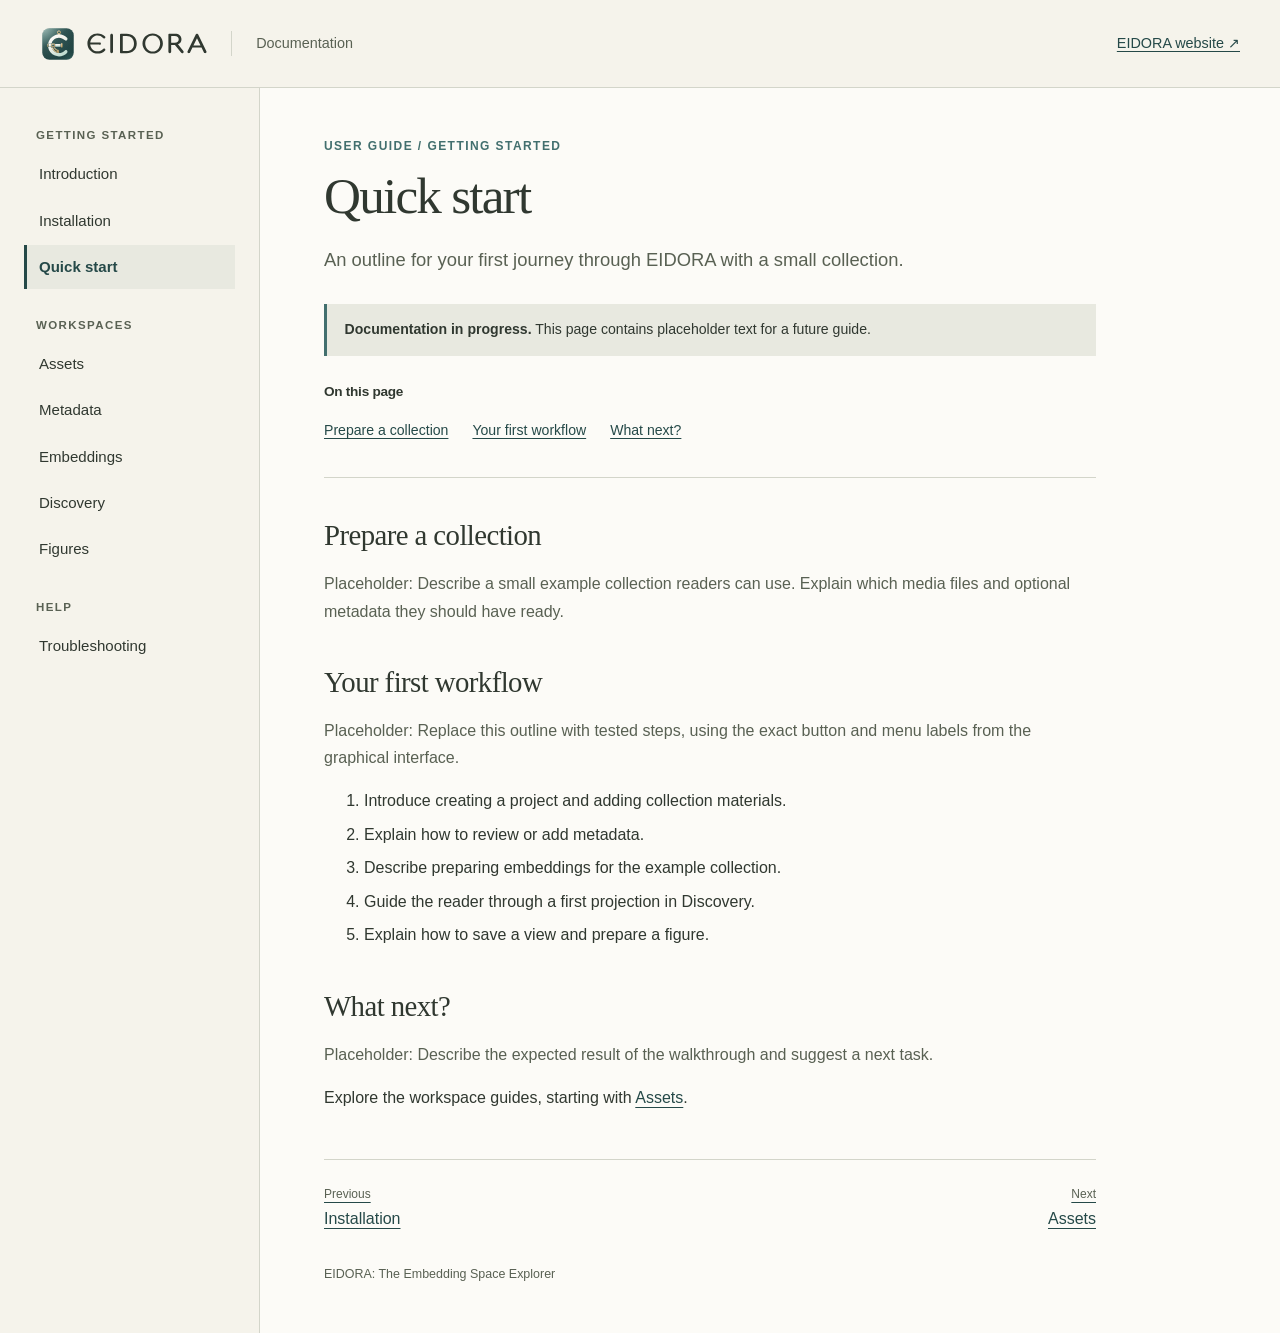
==== quick-start.html @ be316970 "Create EIDORA user documentation website" ====
<!doctype html>
<html lang="en">
<head>
  <meta charset="utf-8">
  <meta name="viewport" content="width=device-width, initial-scale=1">
  <meta name="description" content="An outline for your first journey through EIDORA with a small collection.">
  <title>Quick start · EIDORA Documentation</title>
  <link rel="icon" href="assets/brand/eidora_icon.svg" type="image/svg+xml">
  <link rel="stylesheet" href="styles.css">
</head>
<body>
  <a class="skip-link" href="#main-content">Skip to content</a>

  <!-- Shared header: keep this the same in every HTML file. -->
  <header class="site-header">
    <div class="site-identity">
      <a class="brand" href="index.html" aria-label="EIDORA documentation home">
        <img class="brand-icon" src="assets/brand/eidora_icon.svg" alt="" width="36" height="36">
        <img class="brand-wordmark" src="assets/brand/eidora_wordmark.svg" alt="EIDORA" width="120">
      </a>
      <span class="site-label">Documentation</span>
    </div>
    <a class="website-link" href="https://www.eidora.org/">EIDORA website <span aria-hidden="true">&nbsp;↗</span></a>
  </header>

  <div class="docs-layout">
    <!-- Shared sidebar: update all pages when adding or renaming a link.
         Only this page's link should have aria-current="page". -->
    <aside class="sidebar">
      <nav aria-label="Documentation">
          <div class="nav-group">
            <h2 class="nav-heading">Getting started</h2>
            <ul>
              <li><a href="index.html">Introduction</a></li>
              <li><a href="installation.html">Installation</a></li>
              <li><a href="quick-start.html" aria-current="page">Quick start</a></li>
            </ul>
          </div>
          <div class="nav-group">
            <h2 class="nav-heading">Workspaces</h2>
            <ul>
              <li><a href="assets.html">Assets</a></li>
              <li><a href="metadata.html">Metadata</a></li>
              <li><a href="embeddings.html">Embeddings</a></li>
              <li><a href="discovery.html">Discovery</a></li>
              <li><a href="figures.html">Figures</a></li>
            </ul>
          </div>
          <div class="nav-group">
            <h2 class="nav-heading">Help</h2>
            <ul>
              <li><a href="troubleshooting.html">Troubleshooting</a></li>
            </ul>
          </div>
      </nav>
    </aside>

    <!-- Main documentation content: edit the text and sections below. -->
    <main id="main-content" class="document" tabindex="-1">
      <article aria-labelledby="page-title">
        <header>
          <p class="eyebrow">User guide / Getting started</p>
          <h1 id="page-title">Quick start</h1>
          <p class="lead">An outline for your first journey through EIDORA with a small collection.</p>
        </header>

        <!-- Remove this notice when the page is ready for readers. -->
        <aside class="draft-note" aria-label="Documentation status">
          <p><strong>Documentation in progress.</strong> This page contains placeholder text for a future guide.</p>
        </aside>

        <nav class="page-contents" aria-label="On this page">
          <h2>On this page</h2>
          <ul>
              <li><a href="#prepare-a-collection">Prepare a collection</a></li>
              <li><a href="#your-first-workflow">Your first workflow</a></li>
              <li><a href="#what-next">What next?</a></li>
          </ul>
        </nav>

        <!-- Edit this section. Keep its ID in sync with the link above. -->
        <section id="prepare-a-collection" aria-labelledby="prepare-a-collection-title">
          <h2 id="prepare-a-collection-title">Prepare a collection</h2>
          <p class="placeholder">Placeholder: Describe a small example collection readers can use. Explain which media files and optional metadata they should have ready.</p>
        </section>

        <!-- Edit this section. Keep its ID in sync with the link above. -->
        <section id="your-first-workflow" aria-labelledby="your-first-workflow-title">
          <h2 id="your-first-workflow-title">Your first workflow</h2>
          <p class="placeholder">Placeholder: Replace this outline with tested steps, using the exact button and menu labels from the graphical interface.</p>
          <ol>
            <li>Introduce creating a project and adding collection materials.</li>
            <li>Explain how to review or add metadata.</li>
            <li>Describe preparing embeddings for the example collection.</li>
            <li>Guide the reader through a first projection in Discovery.</li>
            <li>Explain how to save a view and prepare a figure.</li>
          </ol>
        </section>

        <!-- Edit this section. Keep its ID in sync with the link above. -->
        <section id="what-next" aria-labelledby="what-next-title">
          <h2 id="what-next-title">What next?</h2>
          <p class="placeholder">Placeholder: Describe the expected result of the walkthrough and suggest a next task.</p>
          <p>Explore the workspace guides, starting with <a href="assets.html">Assets</a>.</p>
        </section>
      </article>

      <!-- Update these links if the order of the guide changes. -->
      <nav class="page-navigation" aria-label="Previous and next pages">
        <a href="installation.html"><span>Previous</span>Installation</a>
        <a class="next-page" href="assets.html"><span>Next</span>Assets</a>
      </nav>
      <footer class="site-footer">
        <p>EIDORA: The Embedding Space Explorer</p>
      </footer>
    </main>
  </div>
</body>
</html>
---- styles.css ----
/* EIDORA documentation. Shared by every HTML page; no build step is needed. */

/* 1. Brand colors and typography, based on eidora.org. */
:root {
  color-scheme: light;
  --paper: #f5f3eb;
  --porcelain: #fcfbf7;
  --ink: #303830;
  --muted: #596153;
  --teal: #426f6e;
  --deep-teal: #254948;
  --sage: #e8e9e0;
  --rule: #d3d5ca;
  --serif: Georgia, "Times New Roman", serif;
  --sans: -apple-system, BlinkMacSystemFont, "Segoe UI", sans-serif;
}

/* 2. Readable defaults and keyboard access. */
* { box-sizing: border-box; }
html { scroll-padding-top: 2rem; }
body {
  margin: 0;
  background: var(--porcelain);
  color: var(--ink);
  font-family: var(--sans);
  font-size: 1rem;
  line-height: 1.7;
}
img { display: block; max-width: 100%; height: auto; }
a { color: var(--deep-teal); text-underline-offset: .22em; }
a:hover { text-decoration-thickness: 2px; }
a:focus-visible {
  outline: 3px solid var(--deep-teal);
  outline-offset: 4px;
  border-radius: 2px;
}
::selection { background: #e4d4b4; color: var(--ink); }
h1, h2, h3 { line-height: 1.25; }
h1, h2 { font-family: var(--serif); font-weight: 400; }
h1 { margin: .5rem 0 1rem; font-size: clamp(2.5rem, 4vw, 3.5rem); letter-spacing: -.035em; }
h2 { margin: 0 0 1rem; font-size: 1.8rem; letter-spacing: -.02em; }
h3 { font-size: 1.05rem; }
p { margin: 0 0 1rem; }
li + li { margin-top: .4rem; }
main { min-width: 0; overflow-wrap: anywhere; }
main:focus { outline: none; }
.skip-link {
  position: absolute;
  z-index: 2;
  top: 1rem;
  left: 1rem;
  padding: .7rem 1rem;
  background: var(--porcelain);
  transform: translateY(-200%);
}
.skip-link:focus { transform: translateY(0); }

/* 3. Shared header. The logo links to the documentation home page. */
.site-header {
  display: flex;
  flex-wrap: wrap;
  align-items: center;
  justify-content: space-between;
  gap: .5rem 2rem;
  min-height: 88px;
  padding: 1rem 2.5rem;
  border-bottom: 1px solid var(--rule);
  background: var(--paper);
}
.site-identity, .brand { display: flex; align-items: center; }
.site-identity { flex-wrap: wrap; gap: .7rem 1.5rem; }
.brand { gap: .7rem; min-height: 44px; }
.brand-icon { width: 36px; }
.brand-wordmark { width: 120px; }
.site-label {
  border-left: 1px solid var(--rule);
  padding-left: 1.5rem;
  color: var(--muted);
  font-size: .9rem;
}
.website-link { display: inline-flex; align-items: center; min-height: 44px; font-size: .9rem; }

/* 4. Two-column documentation layout. */
.docs-layout {
  display: grid;
  grid-template-columns: 260px minmax(0, 1fr);
  max-width: 1440px;
  margin-inline: auto;
}
.sidebar {
  padding: 2.5rem 1.5rem;
  border-right: 1px solid var(--rule);
  background: var(--paper);
}
.sidebar nav { position: sticky; top: 2rem; }
.nav-group + .nav-group { margin-top: 1.8rem; }
.nav-heading {
  margin: 0 0 .6rem .75rem;
  color: var(--muted);
  font-family: var(--sans);
  font-size: .72rem;
  font-weight: 600;
  letter-spacing: .12em;
  text-transform: uppercase;
}
.sidebar ul { margin: 0; padding: 0; list-style: none; }
.sidebar li + li { margin-top: .15rem; }
.sidebar a {
  display: flex;
  align-items: center;
  min-height: 44px;
  padding: .45rem .75rem;
  border-left: 3px solid transparent;
  color: var(--ink);
  font-size: .94rem;
  text-decoration: none;
}
.sidebar a:hover { background: var(--sage); text-decoration: underline; }
.sidebar a[aria-current="page"] {
  border-left-color: var(--deep-teal);
  background: var(--sage);
  color: var(--deep-teal);
  font-weight: 600;
}
.document { width: 100%; max-width: 900px; padding: 3rem 4rem 2rem; }
.eyebrow { margin: 0; color: var(--teal); font-size: .75rem; font-weight: 600; letter-spacing: .12em; text-transform: uppercase; }
.lead { max-width: 42rem; color: var(--muted); font-size: 1.15rem; line-height: 1.7; }
.draft-note {
  margin: 1.75rem 0;
  padding: .9rem 1.1rem;
  border-left: 3px solid var(--teal);
  background: var(--sage);
  font-size: .88rem;
}
.draft-note p { margin: 0; }
.page-contents { margin-bottom: 2.5rem; padding-bottom: 1.5rem; border-bottom: 1px solid var(--rule); }
.page-contents h2 { margin-bottom: .5rem; font-family: var(--sans); font-size: .85rem; font-weight: 600; }
.page-contents ul { display: flex; flex-wrap: wrap; gap: .25rem 1.5rem; margin: 0; padding: 0; list-style: none; }
.page-contents li { margin: 0; }
.page-contents a { display: inline-flex; align-items: center; min-height: 44px; font-size: .88rem; }
.document section { margin-block: 2.5rem; }
.placeholder { color: var(--muted); }
.topic-list { margin: 1.25rem 0; padding: 0; list-style: none; }
.topic-list li { padding: 1rem 0; border-top: 1px solid var(--rule); }
.topic-list li:last-child { border-bottom: 1px solid var(--rule); }
.topic-list a { display: inline-block; padding-block: .25rem; font-weight: 600; }
.topic-list p { margin: .15rem 0 0; color: var(--muted); font-size: .93rem; }
.page-navigation { display: flex; flex-wrap: wrap; justify-content: space-between; gap: 1rem; margin-top: 3rem; padding-top: 1.5rem; border-top: 1px solid var(--rule); }
.page-navigation a { display: inline-flex; flex-direction: column; justify-content: center; min-height: 48px; }
.page-navigation span { color: var(--muted); font-size: .75rem; text-decoration: none; }
.page-navigation .next-page { margin-left: auto; text-align: right; }
.site-footer { margin-top: 2rem; color: var(--muted); font-size: .78rem; }

/* 5. Small screens and zoom: navigation flows above the article. */
@media (max-width: 900px) {
  .document { padding: 2.5rem 2rem; }
  .docs-layout { grid-template-columns: 230px minmax(0, 1fr); }
  .sidebar { padding-inline: 1rem; }
}
@media (max-width: 700px) {
  .site-header { padding: 1rem 1.25rem; }
  .site-identity { gap: .5rem 1rem; }
  .site-label { padding-left: 1rem; }
  .docs-layout { display: block; }
  .sidebar { padding: 1.5rem 1.25rem; border-right: 0; border-bottom: 1px solid var(--rule); }
  .sidebar nav { position: static; display: flex; flex-wrap: wrap; gap: 1.5rem; }
  .nav-group { flex: 1 1 10rem; }
  .nav-group + .nav-group { margin: 0; }
  .document { padding: 2rem 1.25rem; }
  .page-contents ul { display: block; }
}

/* 6. Print only the documentation content. */
@media print {
  body { background: white; color: black; font-size: 11pt; }
  .site-header, .sidebar, .skip-link, .page-contents, .page-navigation, .site-footer { display: none; }
  .docs-layout { display: block; }
  .document { max-width: none; padding: 0; }
  h1, h2, h3 { break-after: avoid; }
  a { color: inherit; }
}
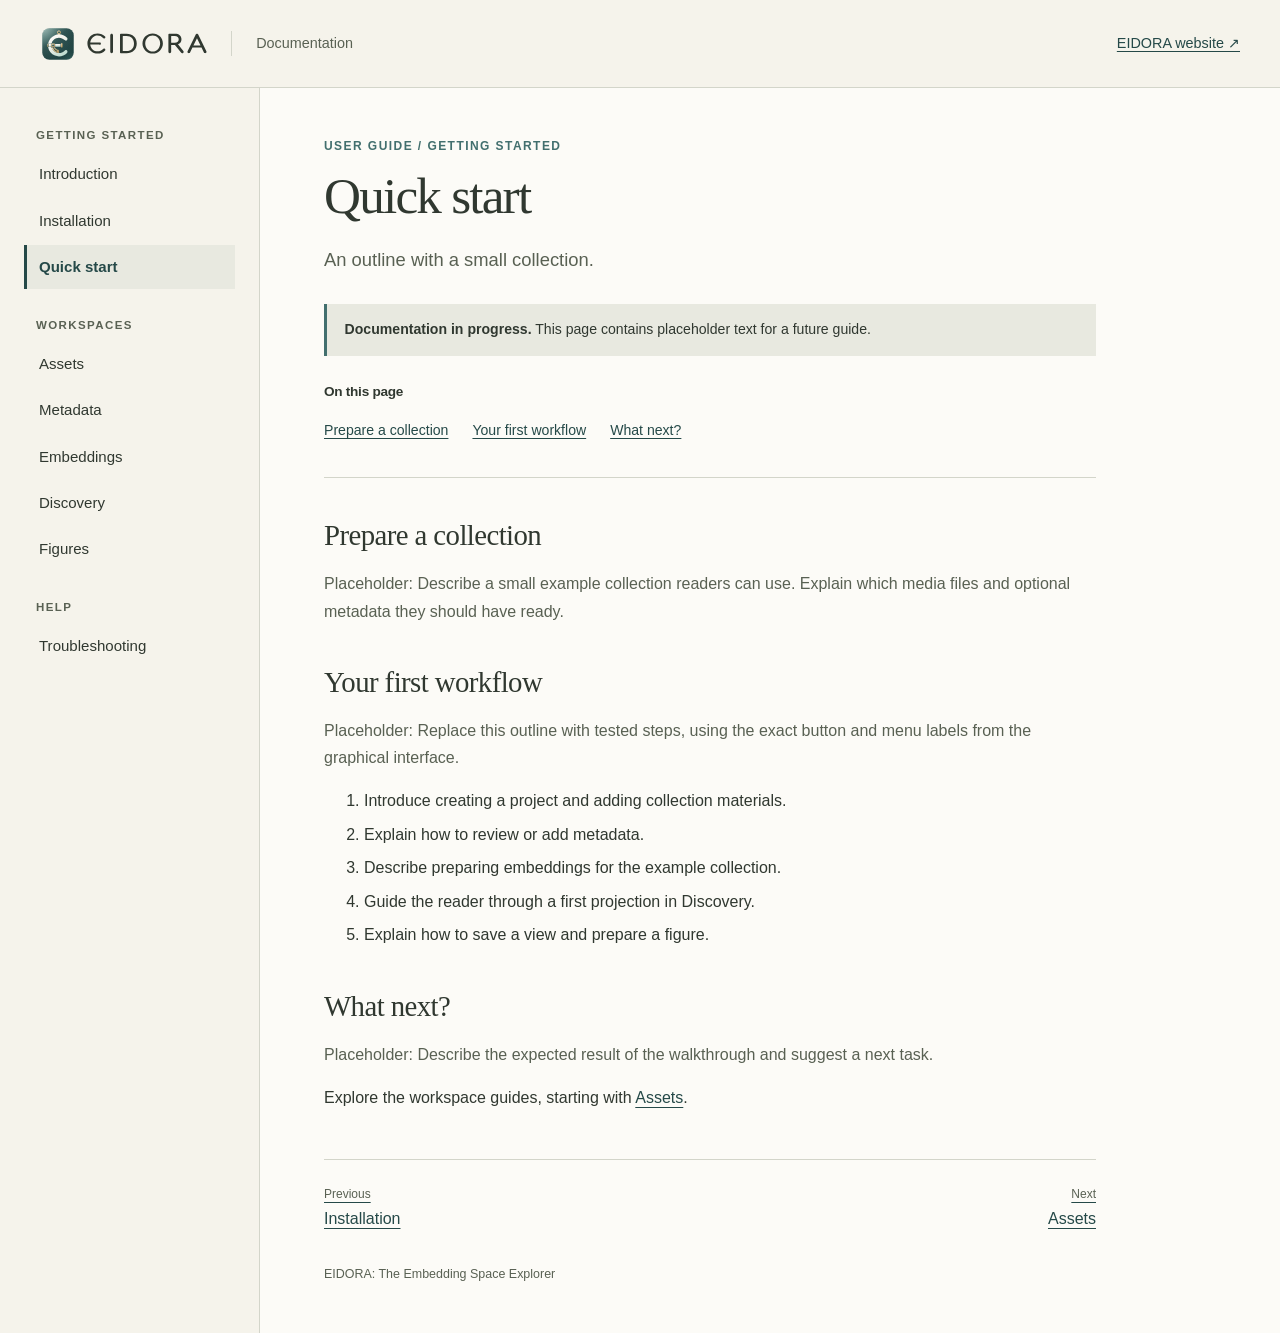
==== commit f5713a5a: "Update lead paragraph in quick-start.html" ====
--- a/quick-start.html
+++ b/quick-start.html
@@ -61,7 +61,7 @@
         <header>
           <p class="eyebrow">User guide / Getting started</p>
           <h1 id="page-title">Quick start</h1>
-          <p class="lead">An outline for your first journey through EIDORA with a small collection.</p>
+          <p class="lead">An outline with a small collection.</p>
         </header>
 
         <!-- Remove this notice when the page is ready for readers. -->
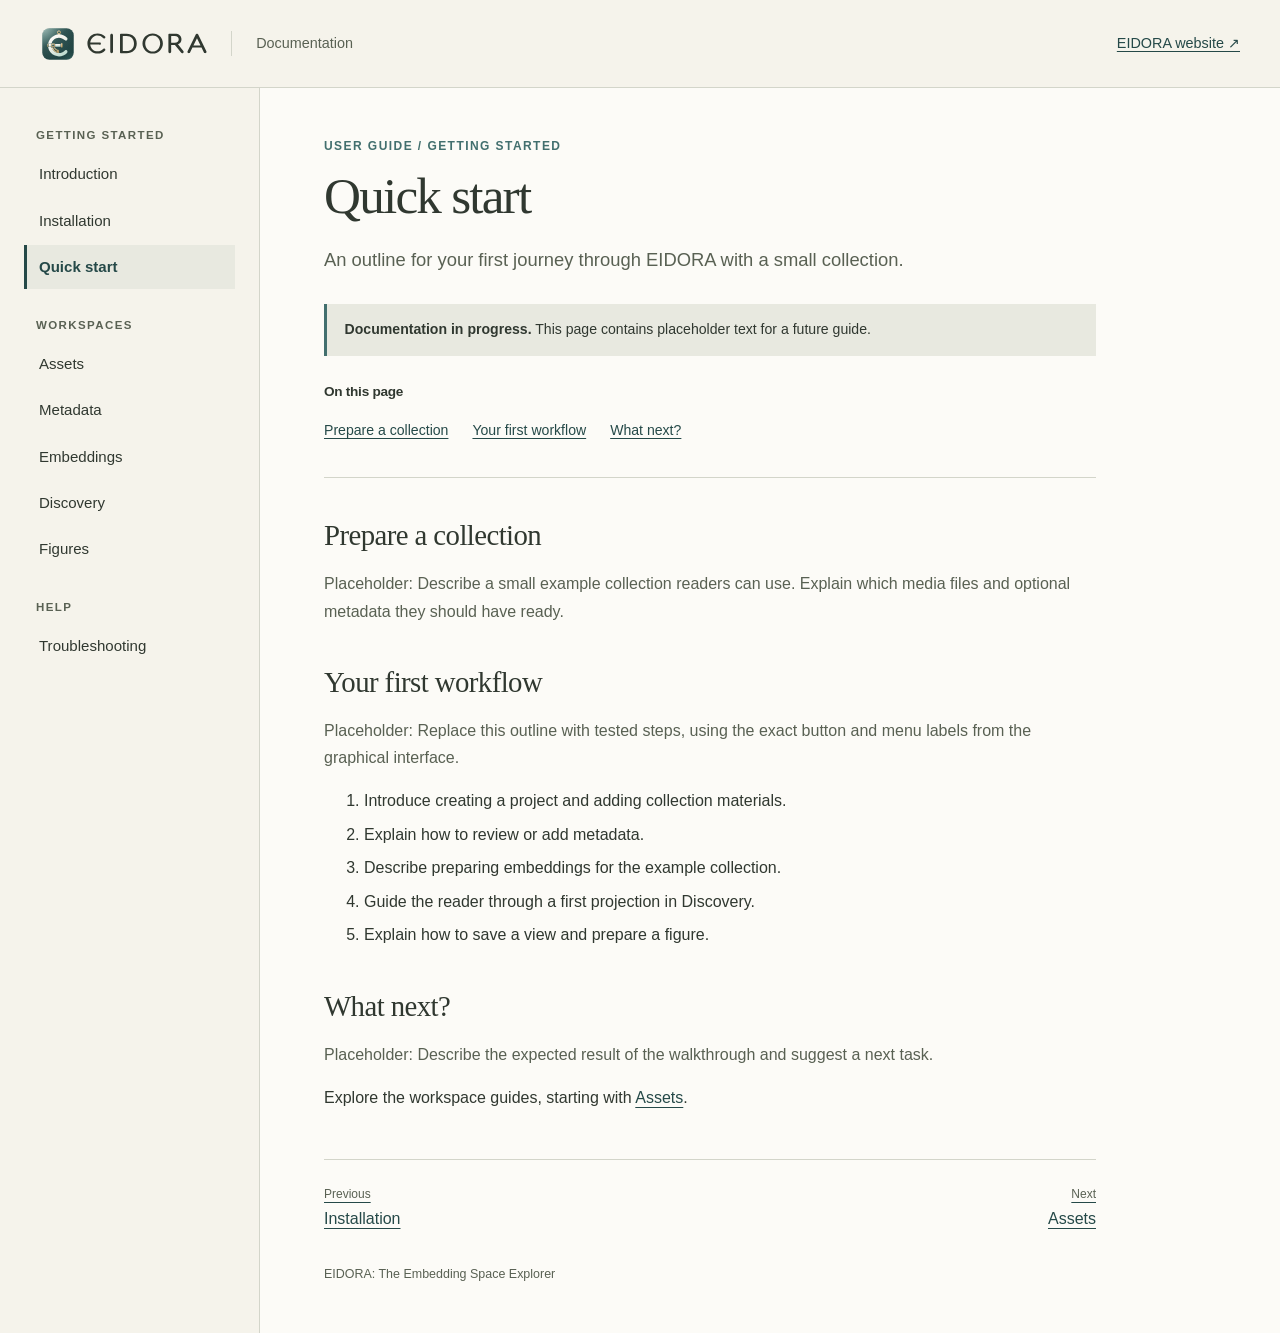
==== commit 75dbbbf8: "Update lead paragraph for clarity in quick-start.html" ====
--- a/quick-start.html
+++ b/quick-start.html
@@ -61,7 +61,7 @@
         <header>
           <p class="eyebrow">User guide / Getting started</p>
           <h1 id="page-title">Quick start</h1>
-          <p class="lead">An outline with a small collection.</p>
+          <p class="lead">An outline for your first journey through EIDORA with a small collection.</p>
         </header>
 
         <!-- Remove this notice when the page is ready for readers. -->
